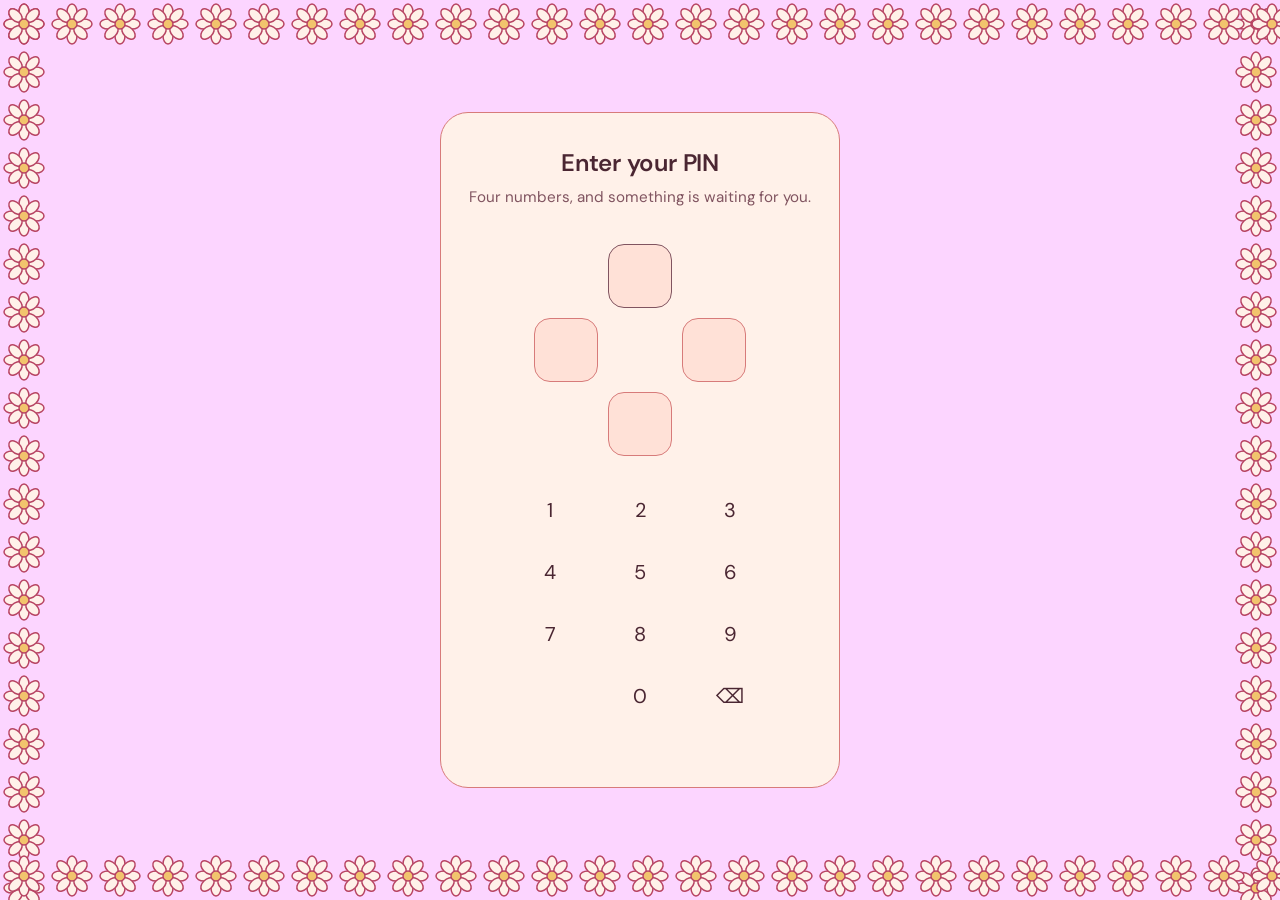
==== index.html @ 2d867bf8 "initail commit" ====
<!DOCTYPE html>
<html lang="en">
<head>
<meta charset="utf-8">
<meta name="viewport" content="width=device-width, initial-scale=1, viewport-fit=cover">
<title>For you</title>
<link rel="stylesheet" href="https://fonts.googleapis.com/css2?family=DM+Sans:wght@400;500&family=Fraunces:ital,opsz,wght@1,9..144,400;1,9..144,600&display=swap">
<link rel="stylesheet" href="style.css">
</head>
<body>

<main id="gate">
  <section class="panel" aria-labelledby="t">
    <h1 id="t">Enter your PIN</h1>
    <p>Four numbers, and something is waiting for you.</p>
    <div class="diamond" id="diamond" aria-live="polite">
      <div class="cell"></div><div class="cell"></div><div class="cell"></div><div class="cell"></div>
    </div>
    <div class="pad" id="pad"></div>
    <div id="msg" role="status"></div>
  </section>
</main>

<main id="home">
  <div class="wrap">
    <header class="hero">
      <h2><span>Happy birthday,</span><span class="name" id="who"></span></h2>
      <p>I made this just for you.</p>
    </header>

    <article class="letter" id="letter"></article>

    <h3>A few things I love about you</h3>
    <ul class="reasons" id="reasons"></ul>

    <a class="wish" id="wish" href="memories.html">Our memories <span aria-hidden="true">→</span></a>
  </div>
</main>
<canvas id="fx" aria-hidden="true"></canvas>

<script src="script.js"></script>
</body>
</html>
---- style.css ----
:root{
  color-scheme:light;
  --ink:#fcd5ff; --panel:#fff1e9; --key:#ffe1d7; --rose:#e695d3; --gold:#a96b25; --text:#4a2632; --muted:#805460;
  --serif:"Fraunces",Georgia,serif; --sans:"DM Sans",system-ui,sans-serif;
  box-sizing:border-box; padding-top:env(safe-area-inset-top,0px); padding-bottom:env(safe-area-inset-bottom,0px);
}
*,*::before,*::after{box-sizing:inherit}
html{height:100%;scroll-padding-top:env(safe-area-inset-top,0px)}
body{margin:0;min-height:100%;background:var(--ink);color:var(--text);font-family:var(--sans);line-height:1.6;-webkit-tap-highlight-color:transparent}
body::after{content:"";position:fixed;inset:0;pointer-events:none;z-index:4;background-image:url("data:image/svg+xml,%3Csvg xmlns='http://www.w3.org/2000/svg' viewBox='0 0 48 48'%3E%3Cg fill='%23fff1e9' stroke='%23b74362' stroke-width='1.5'%3E%3Cellipse cx='24' cy='12' rx='5' ry='8'/%3E%3Cellipse cx='24' cy='36' rx='5' ry='8'/%3E%3Cellipse cx='12' cy='24' rx='8' ry='5'/%3E%3Cellipse cx='36' cy='24' rx='8' ry='5'/%3E%3Cellipse cx='15.5' cy='15.5' rx='5' ry='8' transform='rotate(-45 15.5 15.5)'/%3E%3Cellipse cx='32.5' cy='15.5' rx='5' ry='8' transform='rotate(45 32.5 15.5)'/%3E%3Cellipse cx='15.5' cy='32.5' rx='5' ry='8' transform='rotate(45 15.5 32.5)'/%3E%3Cellipse cx='32.5' cy='32.5' rx='5' ry='8' transform='rotate(-45 32.5 32.5)'/%3E%3C/g%3E%3Ccircle cx='24' cy='24' r='5' fill='%23f2c46d' stroke='%23b74362' stroke-width='1.5'/%3E%3C/svg%3E"),url("data:image/svg+xml,%3Csvg xmlns='http://www.w3.org/2000/svg' viewBox='0 0 48 48'%3E%3Cg fill='%23fff1e9' stroke='%23b74362' stroke-width='1.5'%3E%3Cellipse cx='24' cy='12' rx='5' ry='8'/%3E%3Cellipse cx='24' cy='36' rx='5' ry='8'/%3E%3Cellipse cx='12' cy='24' rx='8' ry='5'/%3E%3Cellipse cx='36' cy='24' rx='8' ry='5'/%3E%3Cellipse cx='15.5' cy='15.5' rx='5' ry='8' transform='rotate(-45 15.5 15.5)'/%3E%3Cellipse cx='32.5' cy='15.5' rx='5' ry='8' transform='rotate(45 32.5 15.5)'/%3E%3Cellipse cx='15.5' cy='32.5' rx='5' ry='8' transform='rotate(45 15.5 32.5)'/%3E%3Cellipse cx='32.5' cy='32.5' rx='5' ry='8' transform='rotate(-45 32.5 32.5)'/%3E%3C/g%3E%3Ccircle cx='24' cy='24' r='5' fill='%23f2c46d' stroke='%23b74362' stroke-width='1.5'/%3E%3C/svg%3E"),url("data:image/svg+xml,%3Csvg xmlns='http://www.w3.org/2000/svg' viewBox='0 0 48 48'%3E%3Cg fill='%23fff1e9' stroke='%23b74362' stroke-width='1.5'%3E%3Cellipse cx='24' cy='12' rx='5' ry='8'/%3E%3Cellipse cx='24' cy='36' rx='5' ry='8'/%3E%3Cellipse cx='12' cy='24' rx='8' ry='5'/%3E%3Cellipse cx='36' cy='24' rx='8' ry='5'/%3E%3Cellipse cx='15.5' cy='15.5' rx='5' ry='8' transform='rotate(-45 15.5 15.5)'/%3E%3Cellipse cx='32.5' cy='15.5' rx='5' ry='8' transform='rotate(45 32.5 15.5)'/%3E%3Cellipse cx='15.5' cy='32.5' rx='5' ry='8' transform='rotate(45 15.5 32.5)'/%3E%3Cellipse cx='32.5' cy='32.5' rx='5' ry='8' transform='rotate(-45 32.5 32.5)'/%3E%3C/g%3E%3Ccircle cx='24' cy='24' r='5' fill='%23f2c46d' stroke='%23b74362' stroke-width='1.5'/%3E%3C/svg%3E"),url("data:image/svg+xml,%3Csvg xmlns='http://www.w3.org/2000/svg' viewBox='0 0 48 48'%3E%3Cg fill='%23fff1e9' stroke='%23b74362' stroke-width='1.5'%3E%3Cellipse cx='24' cy='12' rx='5' ry='8'/%3E%3Cellipse cx='24' cy='36' rx='5' ry='8'/%3E%3Cellipse cx='12' cy='24' rx='8' ry='5'/%3E%3Cellipse cx='36' cy='24' rx='8' ry='5'/%3E%3Cellipse cx='15.5' cy='15.5' rx='5' ry='8' transform='rotate(-45 15.5 15.5)'/%3E%3Cellipse cx='32.5' cy='15.5' rx='5' ry='8' transform='rotate(45 32.5 15.5)'/%3E%3Cellipse cx='15.5' cy='32.5' rx='5' ry='8' transform='rotate(45 15.5 32.5)'/%3E%3Cellipse cx='32.5' cy='32.5' rx='5' ry='8' transform='rotate(-45 32.5 32.5)'/%3E%3C/g%3E%3Ccircle cx='24' cy='24' r='5' fill='%23f2c46d' stroke='%23b74362' stroke-width='1.5'/%3E%3C/svg%3E");background-repeat:repeat-x,repeat-x,repeat-y,repeat-y;background-size:48px 48px;background-position:top left,bottom left,left top,right top}
button{font:inherit;color:inherit}
:focus-visible{outline:2px solid var(--gold);outline-offset:3px}

/* ---------- PIN screen ---------- */
#gate{min-height:100vh;display:grid;place-items:center;padding:20px;transition:opacity .6s,transform .6s}
#gate.out{opacity:0;transform:scale(.97);pointer-events:none}
.panel{width:min(400px,100%);background:var(--panel);border:1px solid #d77b7a;border-radius:28px;padding:36px 24px 28px;text-align:center}
.panel h1{font:600 1.5rem/1.2 var(--sans);margin:0 0 8px;letter-spacing:-.01em}
.panel p{margin:0;color:var(--muted);font-size:.95rem}
.diamond{display:grid;grid-template-columns:repeat(3,64px);grid-template-rows:repeat(3,64px);gap:10px;justify-content:center;margin:34px 0 28px}
.cell{display:grid;place-items:center;background:var(--key);border:1px solid #d77b7a;border-radius:16px;font-size:1.6rem;font-weight:500;transition:border-color .2s,box-shadow .2s,transform .2s}
.cell:nth-child(1){grid-area:1/2}.cell:nth-child(2){grid-area:2/1}.cell:nth-child(3){grid-area:2/3}.cell:nth-child(4){grid-area:3/2}
.cell.on{border-right-color:var(--rose);box-shadow:inset -3px 0 0 -1px var(--rose);transform:scale(1.04)}
.cell.cur{border-color:var(--muted)}
.diamond.bad{animation:shake .4s}
.diamond.bad .cell{border-color:var(--rose)}
.diamond.ok .cell{border-color:var(--gold);box-shadow:0 0 18px -4px var(--gold)}
@keyframes shake{20%,60%{transform:translateX(-8px)}40%,80%{transform:translateX(8px)}}
.diamond.ok{animation:success-spin 1s ease-in-out}
@keyframes success-spin{50%{transform:rotate(180deg) scale(1.08)}100%{transform:rotate(360deg)}}
.pad{display:grid;grid-template-columns:repeat(3,1fr);gap:10px;max-width:260px;margin:0 auto}
.pad button{height:52px;border:0;border-radius:14px;background:transparent;font-size:1.25rem;cursor:pointer;transition:background .15s}
.pad button:hover,.pad button:active{background:var(--key)}
#msg{min-height:1.5em;margin-top:16px;font-size:.9rem;color:var(--muted)}

/* ---------- Home ---------- */
#home{display:none;min-height:100vh;padding:56px 22px 72px}
#home.show{display:block}
.wrap{max-width:640px;margin:0 auto}
.hero{padding:40px 0 48px}
.hero h2{font:italic 600 clamp(3rem,13vw,6rem)/1 var(--serif);margin:0;letter-spacing:-.02em}
.hero .name{color:var(--rose)}
.hero p{margin:20px 0 0;color:var(--muted);font-size:1.05rem;max-width:34ch}
.show .hero h2 span{display:block;opacity:0;transform:translateY(24px);animation:rise .9s forwards}
.show .hero h2 span:nth-child(2){animation-delay:.25s}
@keyframes rise{to{opacity:1;transform:none}}
.letter{font:italic 400 1.2rem/1.8 var(--serif);border-left:2px solid var(--rose);padding-left:20px;margin:0 0 56px}
.letter p{margin:0 0 1em}
h3{font:600 1.1rem var(--sans);margin:0 0 14px}
.reasons{list-style:none;margin:0 0 56px;padding:0}
.reasons li{padding:14px 0;border-top:1px solid #d77b7a}
.reasons li:last-child{border-bottom:1px solid #d77b7a}
.wish{display:inline-block;background:var(--rose);color:#fff;border:0;border-radius:999px;padding:14px 28px;font-weight:500;cursor:pointer;transition:transform .15s}
.wish{text-decoration:none}
.wish:active{transform:scale(.96)}
.memories-page{padding:40px 22px 72px}
.memories-wrap{max-width:900px;margin:0 auto}
.memories-back{display:inline-block;margin-bottom:28px;color:var(--text);text-decoration:none}
.memories-back:hover{text-decoration:underline}
.memories-hero{padding:24px 0 40px;text-align:center}
.memories-hero h1{font:italic 600 clamp(2.8rem,10vw,5rem)/1.1 var(--serif);margin:0;color:var(--text)}
.memories-hero p{margin:12px 0 0;color:var(--muted)}
.memory-grid{display:grid;grid-template-columns:repeat(auto-fit,minmax(min(100%,240px),1fr));gap:22px}
.memory-card{overflow:hidden;background:var(--panel);border:1px solid #d77b7a;border-radius:22px}
.memory-art{aspect-ratio:4/3;display:grid;place-content:center;justify-items:center;gap:8px;color:var(--text);text-align:center}
.memory-photo{display:block;width:100%;object-fit:cover}
.memory-photo.night{object-position:center bottom}
.memory-photo.everyday{object-position:center 30%}
.memory-art span{font-size:3.5rem;line-height:1}
.memory-art small{font-size:.8rem;color:var(--muted)}
.memory-art.game{background:linear-gradient(145deg,#fbd7cc,#f3b7c8)}
.memory-art.night{background:linear-gradient(145deg,#e5c4ed,#f8d4cf)}
.memory-art.everyday{background:linear-gradient(145deg,#f8d8a8,#f5b5a9)}
.memory-copy{padding:20px}
.memory-copy h2{font:italic 600 1.5rem/1.2 var(--serif);margin:0 0 8px}
.memory-copy p{margin:0;color:var(--muted)}
.memories-footer{text-align:center;margin-top:42px}
.memories-footer .wish{margin-top:8px}
canvas{position:fixed;inset:0;width:100%;height:100%;pointer-events:none;z-index:5}
@media (prefers-reduced-motion:reduce){*{animation:none!important;transition:none!important}.show .hero h2 span{opacity:1;transform:none}}
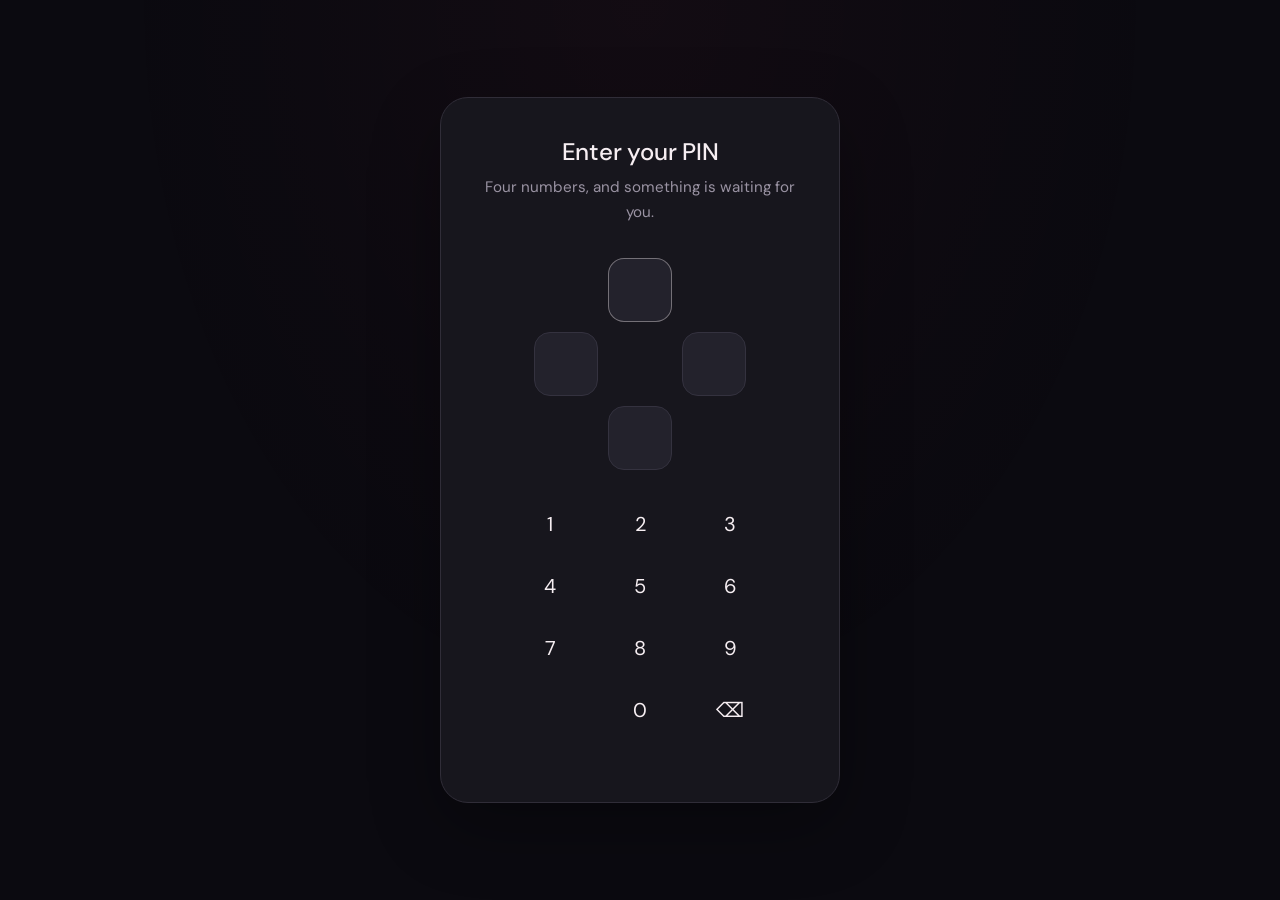
==== commit a9e044e8: "changed everythig" ====
--- a/index.html
+++ b/index.html
@@ -3,11 +3,14 @@
 <head>
 <meta charset="utf-8">
 <meta name="viewport" content="width=device-width, initial-scale=1, viewport-fit=cover">
+<meta name="theme-color" content="#0b0a10">
 <title>For you</title>
-<link rel="stylesheet" href="https://fonts.googleapis.com/css2?family=DM+Sans:wght@400;500&family=Fraunces:ital,opsz,wght@1,9..144,400;1,9..144,600&display=swap">
+<link rel="preconnect" href="https://fonts.googleapis.com">
+<link rel="preconnect" href="https://fonts.gstatic.com" crossorigin>
+<link rel="stylesheet" href="https://fonts.googleapis.com/css2?family=DM+Sans:wght@400;500;600&family=Fraunces:ital,opsz,wght@1,9..144,400;1,9..144,600&display=swap">
 <link rel="stylesheet" href="style.css">
 </head>
-<body>
+<body class="gate-page">
 
 <main id="gate">
   <section class="panel" aria-labelledby="t">
@@ -21,23 +24,156 @@
   </section>
 </main>
 
-<main id="home">
-  <div class="wrap">
-    <header class="hero">
-      <h2><span>Happy birthday,</span><span class="name" id="who"></span></h2>
-      <p>I made this just for you.</p>
-    </header>
+<div class="scroll-progress" aria-hidden="true"><span id="scroll-progress-bar"></span></div>
+<div class="moon" aria-hidden="true">
+  <svg viewBox="0 0 64 64" focusable="false">
+    <defs>
+      <radialGradient id="moon-surface" cx="34%" cy="28%" r="74%">
+        <stop stop-color="#fffdf3"/>
+        <stop offset=".58" stop-color="#f6e8c9"/>
+        <stop offset="1" stop-color="#d7b97e"/>
+      </radialGradient>
+      <radialGradient id="moon-light" cx="25%" cy="20%" r="78%">
+        <stop stop-color="#fff" stop-opacity=".76"/>
+        <stop offset=".42" stop-color="#fff8e9" stop-opacity=".18"/>
+        <stop offset="1" stop-color="#9d7438" stop-opacity=".24"/>
+      </radialGradient>
+      <clipPath id="moon-disc"><circle cx="32" cy="32" r="27"/></clipPath>
+      <filter id="moon-crater-soft" x="-60%" y="-60%" width="220%" height="220%">
+        <feGaussianBlur stdDeviation=".45"/>
+      </filter>
+    </defs>
+    <circle cx="32" cy="32" r="29.5" fill="#f2c46d" opacity=".08"/>
+    <circle cx="32" cy="32" r="27.5" fill="url(#moon-surface)" stroke="#fff4d6" stroke-opacity=".82" stroke-width=".8"/>
+    <g clip-path="url(#moon-disc)">
+      <circle cx="32" cy="32" r="27" fill="url(#moon-light)"/>
+      <g fill="#b8955e" opacity=".17" filter="url(#moon-crater-soft)">
+        <circle cx="20" cy="20" r="4.3"/>
+        <circle cx="41" cy="17" r="2.7"/>
+        <circle cx="45" cy="35" r="5.1"/>
+        <circle cx="29" cy="42" r="3.3"/>
+        <circle cx="15" cy="39" r="2.2"/>
+        <circle cx="35" cy="27" r="1.7"/>
+      </g>
+      <g fill="none" stroke="#fffdf3" stroke-opacity=".38" stroke-width=".7">
+        <circle cx="19" cy="18.5" r="3.3"/>
+        <circle cx="40.5" cy="15.7" r="2"/>
+        <circle cx="44" cy="33.5" r="4"/>
+        <circle cx="28" cy="40.5" r="2.5"/>
+        <circle cx="14.8" cy="37.8" r="1.6"/>
+      </g>
+      <path d="M11 29C15 13 29 5 44 8" fill="none" stroke="#fff" stroke-opacity=".34" stroke-width="1.2" stroke-linecap="round"/>
+      <circle cx="22" cy="15" r="1" fill="#fff" opacity=".55"/>
+      <circle cx="37" cy="48" r=".8" fill="#fff" opacity=".48"/>
+    </g>
+  </svg>
+</div>
+<nav class="floating-nav" aria-label="Page navigation">
+  <a href="#home" aria-current="page">Home</a>
+  <a href="memories.html">Memories</a>
+  <a href="#cake">Cake</a>
+</nav>
 
-    <article class="letter" id="letter"></article>
+<main id="home" aria-label="Birthday message">
+  <section class="hero full-screen" aria-labelledby="hero-title">
+    <div class="hero-copy reveal">
+      <p class="kicker">Today is all about</p>
+      <h1 id="hero-title">
+        <span class="hero-line">Happy</span>
+        <span class="hero-line hero-birthday">Birthday,<span class="hero-shimmer" aria-hidden="true">Birthday,</span></span>
+        <span class="hero-line hero-name" id="who"></span>
+      </h1>
+      <p class="hero-subtitle">I made this just for you. Scroll slowly.</p>
+    </div>
+    <a class="scroll-cue" href="#letter" aria-label="Scroll to your letter">
+      <span class="scroll-mouse"><span></span></span>
+      <span>Scroll to begin</span>
+    </a>
+  </section>
 
-    <h3>A few things I love about you</h3>
-    <ul class="reasons" id="reasons"></ul>
+  <section class="section letter-section" id="letter" aria-labelledby="letter-heading">
+    <div class="section-heading reveal">
+      <p class="eyebrow">From my heart</p>
+      <h2 id="letter-heading" tabindex="-1">A letter for you</h2>
+    </div>
+    <article class="letter-card reveal">
+      <div id="letter-content" class="letter-content" aria-live="off"></div>
+      <div id="letter-measure" class="letter-content letter-measure" aria-hidden="true"></div>
+      <button id="skip-typing" class="text-button" type="button">Skip typing</button>
+      <span class="envelope-flap" aria-hidden="true"></span>
+    </article>
+  </section>
 
-    <a class="wish" id="wish" href="memories.html">Our memories <span aria-hidden="true">→</span></a>
-  </div>
+  <section class="section reasons-section" id="reasons" aria-labelledby="reasons-heading">
+    <div class="section-heading reveal">
+      <p class="eyebrow">The little things</p>
+      <h2 id="reasons-heading">Things I love about you</h2>
+      <p>Tap each card. There’s always another reason.</p>
+    </div>
+    <div id="reason-grid" class="reason-grid"></div>
+  </section>
+
+  <section class="section cake-section" id="cake" aria-labelledby="cake-heading">
+    <div class="section-heading reveal">
+      <p class="eyebrow">Make a wish</p>
+      <h2 id="cake-heading">A little birthday magic</h2>
+    </div>
+    <div class="cake-scene reveal">
+      <svg class="cake-svg" viewBox="0 0 360 310" role="img" aria-labelledby="cake-title cake-description">
+        <title id="cake-title">A birthday cake with three candles</title>
+        <desc id="cake-description">A two-tier celebration cake with three glowing candles.</desc>
+        <defs>
+          <linearGradient id="cakeTop" x1="0" x2="1" y1="0" y2="1"><stop stop-color="#ffe2c5"/><stop offset="1" stop-color="#eeb79f"/></linearGradient>
+          <linearGradient id="cakeBottom" x1="0" x2="1" y1="0" y2="1"><stop stop-color="#ff7891"/><stop offset="1" stop-color="#b83758"/></linearGradient>
+          <linearGradient id="icing" x1="0" x2="0" y1="0" y2="1"><stop stop-color="#fff5df"/><stop offset="1" stop-color="#f2c46d"/></linearGradient>
+          <radialGradient id="flameGlow"><stop stop-color="#ffd98b" stop-opacity=".8"/><stop offset="1" stop-color="#ffd98b" stop-opacity="0"/></radialGradient>
+        </defs>
+        <ellipse cx="180" cy="274" rx="136" ry="18" fill="#ff4d6d" opacity=".12"/>
+        <path d="M56 207h248v49c0 12-10 22-22 22H78c-12 0-22-10-22-22z" fill="url(#cakeBottom)"/>
+        <path d="M56 207c9 12 19 12 28 0s19-12 28 0 19 12 28 0 19-12 28 0 19 12 28 0 19-12 28 0 19 12 28 0 19-12 28 0 19 12 28 0" fill="none" stroke="#ffd8c8" stroke-width="8" stroke-linecap="round"/>
+        <path d="M98 134h164v70c0 12-9 22-21 22h-122c-12 0-21-10-21-22z" fill="url(#cakeTop)"/>
+        <path d="M98 134c10 12 20 12 30 0s20-12 30 0 20 12 30 0 20-12 30 0 20 12 30 0 20 12 30 0" fill="none" stroke="url(#icing)" stroke-width="9" stroke-linecap="round"/>
+        <path d="M42 279h276c8 0 14 6 14 13v3H28v-3c0-7 6-13 14-13z" fill="#f2c46d"/>
+        <g class="candle candle-one" data-candle="0">
+          <rect x="134" y="91" width="12" height="45" rx="5" fill="#f6eef2"/>
+          <path d="M140 91v-9" stroke="#f6eef2" stroke-width="3" stroke-linecap="round"/>
+          <circle class="flame-halo" cx="140" cy="69" r="25" fill="url(#flameGlow)"/>
+          <path class="flame" d="M140 79c-15-13 2-23 2-35 12 13 17 23 6 34-3 3-5 3-8 1z" fill="#f2c46d"/>
+          <path class="smoke" d="M140 81c-7-8 7-10 0-18"/>
+        </g>
+        <g class="candle candle-two" data-candle="1">
+          <rect x="174" y="91" width="12" height="45" rx="5" fill="#f6eef2"/>
+          <path d="M180 91v-9" stroke="#f6eef2" stroke-width="3" stroke-linecap="round"/>
+          <circle class="flame-halo" cx="180" cy="69" r="25" fill="url(#flameGlow)"/>
+          <path class="flame" d="M180 79c-15-13 2-23 2-35 12 13 17 23 6 34-3 3-5 3-8 1z" fill="#f2c46d"/>
+          <path class="smoke" d="M180 81c-7-8 7-10 0-18"/>
+        </g>
+        <g class="candle candle-three" data-candle="2">
+          <rect x="214" y="91" width="12" height="45" rx="5" fill="#f6eef2"/>
+          <path d="M220 91v-9" stroke="#f6eef2" stroke-width="3" stroke-linecap="round"/>
+          <circle class="flame-halo" cx="220" cy="69" r="25" fill="url(#flameGlow)"/>
+          <path class="flame" d="M220 79c-15-13 2-23 2-35 12 13 17 23 6 34-3 3-5 3-8 1z" fill="#f2c46d"/>
+          <path class="smoke" d="M220 81c-7-8 7-10 0-18"/>
+        </g>
+        <g class="cake-sparkles" fill="#f2c46d">
+          <path d="M66 109v12M60 115h12"/><path d="M285 91v12M280 96h10"/><circle cx="75" cy="164" r="3"/><circle cx="289" cy="176" r="3"/>
+        </g>
+      </svg>
+      <button id="candle-button" class="primary-button" type="button">Blow out the candles</button>
+      <p id="final-message" class="final-message" aria-live="polite"></p>
+    </div>
+  </section>
+
+  <footer class="home-footer reveal">
+    <a class="memories-link" href="memories.html">Our memories <span aria-hidden="true">→</span></a>
+  </footer>
 </main>
-<canvas id="fx" aria-hidden="true"></canvas>
 
+<canvas id="fx-canvas" class="fx-canvas" aria-hidden="true"></canvas>
+<div id="finale-dimmer" aria-hidden="true"></div>
+<button id="shooting-star-target" class="shooting-star-target" type="button" aria-label="Make a wish on the shooting star" hidden></button>
+<p id="wish-toast" class="wish-toast" aria-live="polite"></p>
+<div class="pointer-glow" aria-hidden="true"></div>
 <script src="script.js"></script>
 </body>
-</html>+</html>
--- a/style.css
+++ b/style.css
@@ -1,80 +1,322 @@
 :root{
-  color-scheme:light;
-  --ink:#fcd5ff; --panel:#fff1e9; --key:#ffe1d7; --rose:#e695d3; --gold:#a96b25; --text:#4a2632; --muted:#805460;
-  --serif:"Fraunces",Georgia,serif; --sans:"DM Sans",system-ui,sans-serif;
-  box-sizing:border-box; padding-top:env(safe-area-inset-top,0px); padding-bottom:env(safe-area-inset-bottom,0px);
+  color-scheme:dark;
+  --ink:#0b0a10;
+  --panel:#17161d;
+  --key:#23222c;
+  --rose:#ff4d6d;
+  --gold:#f2c46d;
+  --text:#f6eef2;
+  --muted:#9a93a3;
+  --paper:#f4e8d4;
+  --paper-ink:#46343a;
+  --serif:"Fraunces",Georgia,serif;
+  --sans:"DM Sans",system-ui,sans-serif;
+  --ease-out:cubic-bezier(.2,.8,.2,1);
+  --ease-soft:cubic-bezier(.22,1,.36,1);
+  --ease-spring:cubic-bezier(.22,1.35,.36,1);
+  --dur-fast:180ms;
+  --dur-base:420ms;
+  --dur-slow:1000ms;
+  --heading-stagger:24ms;
+  --message-stagger:28ms;
+  --cell-size:clamp(48px,15vw,64px);
+  --cell-gap:clamp(6px,2.4vw,10px);
+  box-sizing:border-box;
+  padding-top:env(safe-area-inset-top,0px);
+  padding-bottom:env(safe-area-inset-bottom,0px);
 }
 *,*::before,*::after{box-sizing:inherit}
-html{height:100%;scroll-padding-top:env(safe-area-inset-top,0px)}
-body{margin:0;min-height:100%;background:var(--ink);color:var(--text);font-family:var(--sans);line-height:1.6;-webkit-tap-highlight-color:transparent}
-body::after{content:"";position:fixed;inset:0;pointer-events:none;z-index:4;background-image:url("data:image/svg+xml,%3Csvg xmlns='http://www.w3.org/2000/svg' viewBox='0 0 48 48'%3E%3Cg fill='%23fff1e9' stroke='%23b74362' stroke-width='1.5'%3E%3Cellipse cx='24' cy='12' rx='5' ry='8'/%3E%3Cellipse cx='24' cy='36' rx='5' ry='8'/%3E%3Cellipse cx='12' cy='24' rx='8' ry='5'/%3E%3Cellipse cx='36' cy='24' rx='8' ry='5'/%3E%3Cellipse cx='15.5' cy='15.5' rx='5' ry='8' transform='rotate(-45 15.5 15.5)'/%3E%3Cellipse cx='32.5' cy='15.5' rx='5' ry='8' transform='rotate(45 32.5 15.5)'/%3E%3Cellipse cx='15.5' cy='32.5' rx='5' ry='8' transform='rotate(45 15.5 32.5)'/%3E%3Cellipse cx='32.5' cy='32.5' rx='5' ry='8' transform='rotate(-45 32.5 32.5)'/%3E%3C/g%3E%3Ccircle cx='24' cy='24' r='5' fill='%23f2c46d' stroke='%23b74362' stroke-width='1.5'/%3E%3C/svg%3E"),url("data:image/svg+xml,%3Csvg xmlns='http://www.w3.org/2000/svg' viewBox='0 0 48 48'%3E%3Cg fill='%23fff1e9' stroke='%23b74362' stroke-width='1.5'%3E%3Cellipse cx='24' cy='12' rx='5' ry='8'/%3E%3Cellipse cx='24' cy='36' rx='5' ry='8'/%3E%3Cellipse cx='12' cy='24' rx='8' ry='5'/%3E%3Cellipse cx='36' cy='24' rx='8' ry='5'/%3E%3Cellipse cx='15.5' cy='15.5' rx='5' ry='8' transform='rotate(-45 15.5 15.5)'/%3E%3Cellipse cx='32.5' cy='15.5' rx='5' ry='8' transform='rotate(45 32.5 15.5)'/%3E%3Cellipse cx='15.5' cy='32.5' rx='5' ry='8' transform='rotate(45 15.5 32.5)'/%3E%3Cellipse cx='32.5' cy='32.5' rx='5' ry='8' transform='rotate(-45 32.5 32.5)'/%3E%3C/g%3E%3Ccircle cx='24' cy='24' r='5' fill='%23f2c46d' stroke='%23b74362' stroke-width='1.5'/%3E%3C/svg%3E"),url("data:image/svg+xml,%3Csvg xmlns='http://www.w3.org/2000/svg' viewBox='0 0 48 48'%3E%3Cg fill='%23fff1e9' stroke='%23b74362' stroke-width='1.5'%3E%3Cellipse cx='24' cy='12' rx='5' ry='8'/%3E%3Cellipse cx='24' cy='36' rx='5' ry='8'/%3E%3Cellipse cx='12' cy='24' rx='8' ry='5'/%3E%3Cellipse cx='36' cy='24' rx='8' ry='5'/%3E%3Cellipse cx='15.5' cy='15.5' rx='5' ry='8' transform='rotate(-45 15.5 15.5)'/%3E%3Cellipse cx='32.5' cy='15.5' rx='5' ry='8' transform='rotate(45 32.5 15.5)'/%3E%3Cellipse cx='15.5' cy='32.5' rx='5' ry='8' transform='rotate(45 15.5 32.5)'/%3E%3Cellipse cx='32.5' cy='32.5' rx='5' ry='8' transform='rotate(-45 32.5 32.5)'/%3E%3C/g%3E%3Ccircle cx='24' cy='24' r='5' fill='%23f2c46d' stroke='%23b74362' stroke-width='1.5'/%3E%3C/svg%3E"),url("data:image/svg+xml,%3Csvg xmlns='http://www.w3.org/2000/svg' viewBox='0 0 48 48'%3E%3Cg fill='%23fff1e9' stroke='%23b74362' stroke-width='1.5'%3E%3Cellipse cx='24' cy='12' rx='5' ry='8'/%3E%3Cellipse cx='24' cy='36' rx='5' ry='8'/%3E%3Cellipse cx='12' cy='24' rx='8' ry='5'/%3E%3Cellipse cx='36' cy='24' rx='8' ry='5'/%3E%3Cellipse cx='15.5' cy='15.5' rx='5' ry='8' transform='rotate(-45 15.5 15.5)'/%3E%3Cellipse cx='32.5' cy='15.5' rx='5' ry='8' transform='rotate(45 32.5 15.5)'/%3E%3Cellipse cx='15.5' cy='32.5' rx='5' ry='8' transform='rotate(45 15.5 32.5)'/%3E%3Cellipse cx='32.5' cy='32.5' rx='5' ry='8' transform='rotate(-45 32.5 32.5)'/%3E%3C/g%3E%3Ccircle cx='24' cy='24' r='5' fill='%23f2c46d' stroke='%23b74362' stroke-width='1.5'/%3E%3C/svg%3E");background-repeat:repeat-x,repeat-x,repeat-y,repeat-y;background-size:48px 48px;background-position:top left,bottom left,left top,right top}
-button{font:inherit;color:inherit}
-:focus-visible{outline:2px solid var(--gold);outline-offset:3px}
-
-/* ---------- PIN screen ---------- */
-#gate{min-height:100vh;display:grid;place-items:center;padding:20px;transition:opacity .6s,transform .6s}
-#gate.out{opacity:0;transform:scale(.97);pointer-events:none}
-.panel{width:min(400px,100%);background:var(--panel);border:1px solid #d77b7a;border-radius:28px;padding:36px 24px 28px;text-align:center}
-.panel h1{font:600 1.5rem/1.2 var(--sans);margin:0 0 8px;letter-spacing:-.01em}
+html{min-height:100%;scroll-behavior:smooth;scroll-padding-top:calc(88px + env(safe-area-inset-top,0px))}
+body{position:relative;margin:0;min-height:100vh;background:var(--ink);color:var(--text);font-family:var(--sans);line-height:1.6;-webkit-tap-highlight-color:transparent;overflow-x:hidden}
+body::before{content:"";position:fixed;inset:0;z-index:-1;pointer-events:none;background:radial-gradient(ellipse at 50% 0%,rgba(255,77,109,var(--scroll-warmth,.035)),transparent 58%)}
+button,a{font:inherit}
+button{color:inherit}
+a{color:inherit}
+:focus-visible{outline:2px solid var(--gold);outline-offset:4px}
+::selection{background:rgba(255,77,109,.35);color:var(--text)}
+@view-transition{navigation:auto}
+@property --scroll-warmth{syntax:"<number>";inherits:true;initial-value:.035}
+::view-transition-old(root){animation:route-out 340ms var(--ease-soft) both}
+::view-transition-new(root){animation:route-in 700ms var(--ease-soft) both}
+@keyframes route-in{from{opacity:0;transform:translateY(18px)}to{opacity:1;transform:none}}
+@keyframes route-out{to{opacity:0;transform:translateY(-8px)}}
+@keyframes scroll-warmth{from{--scroll-warmth:.035}to{--scroll-warmth:.145}}
+@keyframes scroll-progress{from{transform:scaleX(0)}to{transform:scaleX(1)}}
+@supports (animation-timeline:scroll()){
+  body{animation:scroll-warmth linear both;animation-timeline:scroll(root block)}
+  .scroll-progress span{animation:scroll-progress linear both;animation-timeline:scroll(root block)}
+}
+
+/* The PIN gate keeps its existing diamond and orbit behavior. */
+#gate{position:relative;z-index:2;min-height:100vh;min-height:100svh;display:grid;place-items:center;padding:clamp(12px,5vw,24px);transition:opacity 600ms var(--ease-soft),transform 600ms var(--ease-soft)}
+#gate.out{opacity:0;transform:translateY(-10px) scale(.985);pointer-events:none}
+.panel{width:min(400px,100%);background:var(--panel);border:1px solid #302d38;border-radius:28px;padding:clamp(28px,8vw,40px) clamp(18px,7vw,32px) 28px;text-align:center;box-shadow:0 24px 70px rgba(0,0,0,.3)}
+.panel h1{font:500 1.5rem/1.2 var(--sans);margin:0 0 8px;letter-spacing:-.01em}
 .panel p{margin:0;color:var(--muted);font-size:.95rem}
-.diamond{display:grid;grid-template-columns:repeat(3,64px);grid-template-rows:repeat(3,64px);gap:10px;justify-content:center;margin:34px 0 28px}
-.cell{display:grid;place-items:center;background:var(--key);border:1px solid #d77b7a;border-radius:16px;font-size:1.6rem;font-weight:500;transition:border-color .2s,box-shadow .2s,transform .2s}
-.cell:nth-child(1){grid-area:1/2}.cell:nth-child(2){grid-area:2/1}.cell:nth-child(3){grid-area:2/3}.cell:nth-child(4){grid-area:3/2}
-.cell.on{border-right-color:var(--rose);box-shadow:inset -3px 0 0 -1px var(--rose);transform:scale(1.04)}
-.cell.cur{border-color:var(--muted)}
+.diamond{position:relative;isolation:isolate;display:grid;grid-template-columns:repeat(3,var(--cell-size));grid-template-rows:repeat(3,var(--cell-size));gap:var(--cell-gap);justify-content:center;margin:34px auto 28px;width:max-content}
+.diamond::before{content:"";position:absolute;z-index:-1;left:50%;top:50%;width:calc(2 * (var(--cell-size) + var(--cell-gap)));aspect-ratio:1;border:1px dotted rgba(255,77,109,.58);border-radius:50%;opacity:0;transform:translate(-50%,-50%) scale(.68);transition:opacity 380ms ease,transform 520ms var(--ease-soft)}
+.diamond::after{content:"";position:absolute;z-index:-1;left:50%;top:50%;width:calc(2 * (var(--cell-size) + var(--cell-gap)));aspect-ratio:1;border:1px solid rgba(242,196,109,.72);border-radius:50%;opacity:0;transform:translate(-50%,-50%) scale(.2)}
+.cell{position:relative;display:grid;place-items:center;overflow:hidden;background:var(--key);border:1px solid #34323f;border-radius:16px;font-size:clamp(1.25rem,7vw,1.6rem);font-weight:500;will-change:transform;transition:border-color var(--dur-fast) ease,box-shadow var(--dur-fast) ease}
+.cell:nth-child(1){grid-area:1/2}
+.cell:nth-child(2){grid-area:2/1}
+.cell:nth-child(3){grid-area:2/3}
+.cell:nth-child(4){grid-area:3/2}
+.cell::after{content:"";position:absolute;right:7px;top:9px;bottom:9px;width:2px;border-radius:2px;background:linear-gradient(180deg,transparent,var(--rose),transparent);opacity:0;transform:scaleY(.25);transition:opacity var(--dur-base) ease,transform var(--dur-base) var(--ease-soft)}
+.cell.on{border-color:rgba(255,77,109,.72);box-shadow:inset -3px 0 0 -1px var(--rose),0 0 14px rgba(255,77,109,.1)}
+.cell.on::after{opacity:.9;transform:scaleY(1)}
+.cell.cur{border-color:rgba(246,238,242,.38)}
+.diamond:not(.is-orbiting):not(.bad) .cell{animation:cell-breathe 3.8s ease-in-out infinite}
+.diamond:not(.is-orbiting):not(.bad) .cell:nth-child(2){animation-delay:120ms}
+.diamond:not(.is-orbiting):not(.bad) .cell:nth-child(3){animation-delay:240ms}
+.diamond:not(.is-orbiting):not(.bad) .cell:nth-child(4){animation-delay:360ms}
+.cell.cur{animation:active-pulse 2s ease-in-out infinite}
+@keyframes cell-breathe{50%{box-shadow:0 5px 18px rgba(255,77,109,.08)}}
+@keyframes active-pulse{50%{box-shadow:0 0 0 4px rgba(255,77,109,.12),0 0 18px rgba(255,77,109,.15)}}
 .diamond.bad{animation:shake .4s}
-.diamond.bad .cell{border-color:var(--rose)}
-.diamond.ok .cell{border-color:var(--gold);box-shadow:0 0 18px -4px var(--gold)}
+.diamond.bad .cell{border-color:var(--rose);box-shadow:0 0 16px rgba(255,77,109,.22)}
 @keyframes shake{20%,60%{transform:translateX(-8px)}40%,80%{transform:translateX(8px)}}
-.diamond.ok{animation:success-spin 1s ease-in-out}
-@keyframes success-spin{50%{transform:rotate(180deg) scale(1.08)}100%{transform:rotate(360deg)}}
+.diamond.is-orbiting::before{opacity:1;transform:translate(-50%,-50%) scale(1)}
+.diamond.is-orbiting .cell{border-color:var(--rose);box-shadow:0 0 22px rgba(255,77,109,.32)}
+.diamond.settling .cell{border-color:rgba(255,77,109,.85);box-shadow:0 0 15px rgba(255,77,109,.2)}
+.diamond.confirm .cell{border-color:var(--gold);box-shadow:0 0 24px rgba(242,196,109,.48)}
+.diamond.confirm::after{animation:ring-confirm 380ms var(--ease-soft) both}
+@keyframes ring-confirm{40%{opacity:.7;transform:translate(-50%,-50%) scale(1.25)}to{opacity:0;transform:translate(-50%,-50%) scale(1.65)}}
+.diamond.fading .cell{opacity:0;transition:opacity 260ms ease}
+.diamond.fading::before{opacity:0;transform:translate(-50%,-50%) scale(.2)}
+.diamond.reduced-success .cell{border-color:var(--gold);transition:opacity 160ms ease,border-color 160ms ease}
+.diamond.reduced-success{opacity:0;transition:opacity 180ms ease}
 .pad{display:grid;grid-template-columns:repeat(3,1fr);gap:10px;max-width:260px;margin:0 auto}
 .pad button{height:52px;border:0;border-radius:14px;background:transparent;font-size:1.25rem;cursor:pointer;transition:background .15s}
 .pad button:hover,.pad button:active{background:var(--key)}
 #msg{min-height:1.5em;margin-top:16px;font-size:.9rem;color:var(--muted)}
 
-/* ---------- Home ---------- */
-#home{display:none;min-height:100vh;padding:56px 22px 72px}
+/* Shared page chrome */
+.scroll-progress{position:fixed;z-index:30;top:0;left:0;width:100%;height:3px;pointer-events:none;padding-top:env(safe-area-inset-top,0px)}
+.scroll-progress span{display:block;width:100%;height:3px;transform:scaleX(0);transform-origin:left center;background:linear-gradient(90deg,var(--gold),var(--rose));will-change:transform}
+.moon{position:fixed;z-index:6;top:calc(84px + env(safe-area-inset-top,0px));right:clamp(18px,4vw,52px);width:clamp(50px,6.2vw,72px);aspect-ratio:1;opacity:0;transform:translateY(-8px) rotate(-8deg) scale(.92);pointer-events:none;transition:opacity 900ms var(--ease-soft),transform 1200ms var(--ease-soft)}
+.moon::before,.moon::after{content:"";position:absolute;inset:-15%;border:1px solid rgba(242,196,109,.12);border-radius:50%;opacity:.8}
+.moon::before{inset:-24%;border-color:rgba(242,196,109,.07);filter:blur(1px)}
+.moon::after{inset:-8%;border-color:rgba(255,244,214,.12);box-shadow:0 0 22px rgba(242,196,109,.1),inset 0 0 18px rgba(242,196,109,.06)}
+.moon svg{position:relative;z-index:1;display:block;width:100%;height:100%;overflow:visible;filter:drop-shadow(0 0 7px rgba(255,241,199,.44)) drop-shadow(0 0 24px rgba(242,196,109,.36));animation:moon-drift 9s ease-in-out infinite}
+@keyframes moon-drift{50%{transform:translateY(-2px) rotate(1deg)}}
+body.gift-open .moon{opacity:1;transform:translateY(0) rotate(0) scale(1)}
+body.memories-body .moon{top:calc(88px + env(safe-area-inset-top,0px))}
+.floating-nav{position:fixed;z-index:20;top:calc(16px + env(safe-area-inset-top,0px));left:50%;display:flex;gap:4px;width:max-content;max-width:calc(100vw - 28px);padding:6px;border:1px solid rgba(246,238,242,.12);border-radius:999px;background:rgba(23,22,29,.72);backdrop-filter:blur(16px);-webkit-backdrop-filter:blur(16px);transform:translate(-50%,-12px);opacity:0;visibility:hidden;transition:opacity 420ms ease,transform 420ms var(--ease-soft),visibility 420ms}
+body.gift-open .floating-nav{opacity:1;visibility:visible;transform:translate(-50%,0)}
+.floating-nav a{padding:8px 14px;border-radius:999px;text-decoration:none;color:var(--muted);font-size:.82rem;white-space:nowrap;transition:color var(--dur-fast) ease,background var(--dur-fast) ease}
+.floating-nav a:hover,.floating-nav a[aria-current="page"]{color:var(--text);background:rgba(255,255,255,.08)}
+.pointer-glow{position:fixed;z-index:0;inset:0;pointer-events:none;background:radial-gradient(340px circle at var(--pointer-x,50%) var(--pointer-y,20%),rgba(255,77,109,.095),transparent 68%);opacity:0;transition:opacity 500ms ease}
+body.gift-open .pointer-glow{opacity:1}
+
+/* Cinematic home */
+#home{position:relative;z-index:1;display:none;min-height:100vh;padding-bottom:calc(90px + env(safe-area-inset-bottom,0px))}
 #home.show{display:block}
-.wrap{max-width:640px;margin:0 auto}
-.hero{padding:40px 0 48px}
-.hero h2{font:italic 600 clamp(3rem,13vw,6rem)/1 var(--serif);margin:0;letter-spacing:-.02em}
-.hero .name{color:var(--rose)}
-.hero p{margin:20px 0 0;color:var(--muted);font-size:1.05rem;max-width:34ch}
-.show .hero h2 span{display:block;opacity:0;transform:translateY(24px);animation:rise .9s forwards}
-.show .hero h2 span:nth-child(2){animation-delay:.25s}
-@keyframes rise{to{opacity:1;transform:none}}
-.letter{font:italic 400 1.2rem/1.8 var(--serif);border-left:2px solid var(--rose);padding-left:20px;margin:0 0 56px}
-.letter p{margin:0 0 1em}
-h3{font:600 1.1rem var(--sans);margin:0 0 14px}
-.reasons{list-style:none;margin:0 0 56px;padding:0}
-.reasons li{padding:14px 0;border-top:1px solid #d77b7a}
-.reasons li:last-child{border-bottom:1px solid #d77b7a}
-.wish{display:inline-block;background:var(--rose);color:#fff;border:0;border-radius:999px;padding:14px 28px;font-weight:500;cursor:pointer;transition:transform .15s}
-.wish{text-decoration:none}
-.wish:active{transform:scale(.96)}
-.memories-page{padding:40px 22px 72px}
-.memories-wrap{max-width:900px;margin:0 auto}
-.memories-back{display:inline-block;margin-bottom:28px;color:var(--text);text-decoration:none}
-.memories-back:hover{text-decoration:underline}
-.memories-hero{padding:24px 0 40px;text-align:center}
-.memories-hero h1{font:italic 600 clamp(2.8rem,10vw,5rem)/1.1 var(--serif);margin:0;color:var(--text)}
-.memories-hero p{margin:12px 0 0;color:var(--muted)}
-.memory-grid{display:grid;grid-template-columns:repeat(auto-fit,minmax(min(100%,240px),1fr));gap:22px}
-.memory-card{overflow:hidden;background:var(--panel);border:1px solid #d77b7a;border-radius:22px}
-.memory-art{aspect-ratio:4/3;display:grid;place-content:center;justify-items:center;gap:8px;color:var(--text);text-align:center}
-.memory-photo{display:block;width:100%;object-fit:cover}
-.memory-photo.night{object-position:center bottom}
-.memory-photo.everyday{object-position:center 30%}
-.memory-art span{font-size:3.5rem;line-height:1}
-.memory-art small{font-size:.8rem;color:var(--muted)}
-.memory-art.game{background:linear-gradient(145deg,#fbd7cc,#f3b7c8)}
-.memory-art.night{background:linear-gradient(145deg,#e5c4ed,#f8d4cf)}
-.memory-art.everyday{background:linear-gradient(145deg,#f8d8a8,#f5b5a9)}
-.memory-copy{padding:20px}
-.memory-copy h2{font:italic 600 1.5rem/1.2 var(--serif);margin:0 0 8px}
-.memory-copy p{margin:0;color:var(--muted)}
-.memories-footer{text-align:center;margin-top:42px}
-.memories-footer .wish{margin-top:8px}
-canvas{position:fixed;inset:0;width:100%;height:100%;pointer-events:none;z-index:5}
-@media (prefers-reduced-motion:reduce){*{animation:none!important;transition:none!important}.show .hero h2 span{opacity:1;transform:none}}+.full-screen{min-height:100vh;min-height:100svh}
+.hero{position:relative;display:flex;flex-direction:column;justify-content:center;align-items:flex-start;width:min(980px,100%);margin:0 auto;padding:calc(100px + env(safe-area-inset-top,0px)) clamp(24px,8vw,100px) 100px}
+.hero-copy{width:100%}
+.kicker,.eyebrow{margin:0 0 20px;color:var(--gold);font-size:.72rem;font-weight:600;letter-spacing:.24em;text-transform:uppercase}
+.hero h1{margin:0;font:italic 600 clamp(4rem,14vw,10rem)/.87 var(--serif);letter-spacing:-.055em}
+.hero-line{display:block;width:max-content;max-width:100%;opacity:0;filter:blur(var(--fx-entry-blur,14px));transform:translateY(40px)}
+body.hero-revealed .hero-line{animation:hero-rise 1000ms var(--ease-out) forwards}
+body.hero-revealed .hero-line:nth-child(1){animation-delay:180ms}
+body.hero-revealed .hero-line:nth-child(2){animation-delay:430ms}
+body.hero-revealed .hero-line:nth-child(3){animation-delay:680ms}
+body.hero-morphing .hero-line:not(.hero-name){visibility:hidden}
+.hero-birthday{position:relative;overflow:hidden;color:transparent;background:linear-gradient(105deg,var(--text) 20%,var(--gold) 45%,#fff5d8 50%,var(--gold) 55%,var(--text) 80%);background-clip:text;-webkit-background-clip:text;animation:hero-rise 1000ms var(--ease-out) 430ms forwards}
+.hero-shimmer{position:absolute;inset:0;display:block;width:100%;height:100%;white-space:nowrap;color:transparent;background:linear-gradient(100deg,transparent 30%,rgba(242,196,109,.22) 43%,#fff4d2 50%,rgba(242,196,109,.18) 57%,transparent 70%);background-clip:text;-webkit-background-clip:text;transform:translateX(-115%);animation:birthday-shimmer 7s var(--ease-soft) 1500ms infinite;pointer-events:none}
+.hero-name{background:linear-gradient(105deg,var(--rose) 10%,#ffe0e9 42%,var(--rose) 75%);background-size:220% 100%;background-position:100% 0;background-clip:text;-webkit-background-clip:text;color:transparent}
+@keyframes hero-rise{to{opacity:1;filter:blur(0);transform:translateY(0)}}
+@keyframes birthday-shimmer{55%,100%{transform:translateX(115%)}}
+.hero-subtitle{margin:30px 0 0;color:var(--muted);font-size:clamp(.95rem,2vw,1.12rem);opacity:0}
+body.hero-revealed .hero-subtitle{animation:rise-in 750ms var(--ease-soft) 1000ms forwards}
+@keyframes rise-in{to{opacity:1;transform:none}}
+.scroll-cue{position:absolute;left:clamp(24px,8vw,100px);bottom:36px;display:flex;align-items:center;gap:11px;color:var(--muted);font-size:.7rem;letter-spacing:.12em;text-decoration:none;text-transform:uppercase;opacity:0}
+body.hero-revealed .scroll-cue{animation:rise-in 700ms var(--ease-soft) 1450ms forwards}
+.scroll-mouse{display:grid;place-items:start center;width:18px;height:29px;padding-top:5px;border:1px solid rgba(246,238,242,.45);border-radius:10px}
+.scroll-mouse span{width:2px;height:5px;border-radius:2px;background:var(--gold);animation:scroll-wheel 1.5s ease-in-out infinite}
+@keyframes scroll-wheel{50%{transform:translateY(7px);opacity:.2}}
+.section{width:min(920px,100%);margin:0 auto;padding:clamp(72px,12vw,150px) clamp(20px,5vw,40px)}
+.section-heading{margin-bottom:42px}
+.section-heading h2,.memories-header h1{margin:0;font:italic 600 clamp(2.5rem,7vw,5rem)/1.02 var(--serif);letter-spacing:-.035em}
+.section-heading>p:last-child{margin:15px 0 0;color:var(--muted)}
+.heading-letter{display:inline-block;opacity:0;transform:translateY(12px);transition:opacity 650ms var(--ease-out),transform 650ms var(--ease-out);transition-delay:calc(var(--letter-index,0)*var(--heading-stagger))}
+.section-heading.is-visible .heading-letter,.memories-header.is-visible .heading-letter{opacity:1;transform:none}
+.reveal{opacity:0;filter:blur(6px);transform:translateY(46px);transition:opacity 1s var(--ease-out),transform 1s var(--ease-out),filter 1s var(--ease-out)}
+.reveal.is-visible{opacity:1;filter:blur(0);transform:translateY(0)}
+.letter-section{padding-top:55px}
+.letter-card{position:relative;min-height:400px;padding:clamp(26px,7vw,70px);border:1px solid rgba(242,196,109,.22);border-radius:5px 5px 18px 5px;background:var(--paper);color:var(--paper-ink);box-shadow:0 30px 90px rgba(0,0,0,.48);transform:translateY(46px) rotate(-1deg)}
+.letter-card.is-visible{transform:translateY(0) rotate(-1deg)}
+.letter-card::before{content:"";position:absolute;inset:12px;border:1px solid rgba(70,52,58,.12);pointer-events:none}
+.letter-card::after{content:"";position:absolute;top:-15px;left:50%;width:104px;height:28px;background:rgba(242,196,109,.52);transform:translateX(-50%) rotate(2deg)}
+.envelope-flap{position:absolute;z-index:3;top:0;left:0;width:100%;height:42%;transform:perspective(900px) rotateX(0deg);transform-origin:top center;background:linear-gradient(180deg,#f9edda,#eddbc4);clip-path:polygon(0 0,100% 0,50% 100%);backface-visibility:hidden;transition:transform 900ms var(--ease-soft),opacity 500ms ease;pointer-events:none}
+.letter-card.envelope-open .envelope-flap{transform:perspective(900px) rotateX(-175deg);opacity:0}
+.letter-card:not(.envelope-open) .letter-content,.letter-card:not(.envelope-open) .text-button{opacity:0}
+.letter-card:not(.envelope-open) .text-button{visibility:hidden}
+.letter-card.envelope-open #letter-content,.letter-card.envelope-open .text-button{transition:opacity 500ms ease 550ms;opacity:1;visibility:visible}
+.letter-content{position:relative;z-index:1;font:400 clamp(1.03rem,2.6vw,1.35rem)/1.8 var(--serif)}
+.letter-content p{margin:0 0 1.05em}
+.letter-content p:last-child{margin-bottom:0}
+.letter-content.typing::after{content:"";display:inline-block;width:2px;height:1em;margin-left:3px;vertical-align:-.1em;background:var(--rose);animation:caret-blink 760ms steps(2,end) infinite}
+@keyframes caret-blink{50%{opacity:0}}
+.letter-measure{position:absolute;top:clamp(26px,7vw,70px);right:clamp(26px,7vw,70px);left:clamp(26px,7vw,70px);width:auto;height:auto;visibility:hidden!important;opacity:0!important;pointer-events:none}
+.text-button{position:relative;z-index:2;margin-top:26px;padding:8px 0;border:0;background:none;color:#74505a;text-decoration:underline;text-decoration-color:rgba(255,77,109,.5);text-underline-offset:4px;cursor:pointer}
+.text-button:hover{color:#a32244}
+.text-button.is-complete{visibility:hidden}
+.reason-grid{display:grid;grid-template-columns:repeat(auto-fit,minmax(min(100%,220px),1fr));gap:18px}
+.reason-card{min-height:220px;padding:0;border:1px solid rgba(242,196,109,.2);border-radius:18px;background:transparent;perspective:900px;text-align:left;cursor:pointer;opacity:0;filter:blur(6px);transform:translateY(46px);transition:opacity 1s var(--ease-out) var(--card-delay,0ms),transform 1s var(--ease-out) var(--card-delay,0ms),filter 1s var(--ease-out) var(--card-delay,0ms),border-color 320ms ease}
+.reason-card.is-visible{opacity:1;filter:none;transform:none}
+.reason-card:hover{border-color:rgba(242,196,109,.62)}
+.reason-card-inner{position:relative;display:block;width:100%;height:100%;min-height:220px;transform-style:preserve-3d;transition:transform 680ms var(--ease-spring)}
+.reason-card[aria-pressed="true"] .reason-card-inner{transform:rotateY(180deg)}
+.reason-card.is-visible.star-zoom{z-index:4;transform:scale(1.035);filter:brightness(1.1);box-shadow:0 0 34px rgba(242,196,109,.42)}
+.reason-face,.reason-back{position:absolute;inset:0;display:flex;flex-direction:column;justify-content:space-between;padding:24px;border-radius:inherit;backface-visibility:hidden}
+.reason-face{background:linear-gradient(145deg,#19171f,#111016)}
+.reason-number{color:var(--gold);font:italic 600 1.4rem var(--serif)}
+.reason-hint{color:var(--muted);font-size:.75rem;letter-spacing:.08em;text-transform:uppercase}
+.reason-back{justify-content:center;background:linear-gradient(145deg,#b92d51,#ff4d6d);color:#fff;font:italic 500 1.35rem/1.45 var(--serif);transform:rotateY(180deg)}
+.cake-section{text-align:center}
+.cake-scene{display:grid;justify-items:center;gap:24px}
+.cake-svg{display:block;width:min(100%,380px);height:auto;overflow:visible}
+.flame,.flame-halo{transform-origin:center bottom;animation:flame-flicker 1.1s ease-in-out infinite alternate}
+.candle-two .flame,.candle-two .flame-halo{animation-delay:-.4s}
+.candle-three .flame,.candle-three .flame-halo{animation-delay:-.75s}
+@keyframes flame-flicker{to{transform:rotate(5deg) scale(.9);opacity:.78}}
+.candle.is-out .flame,.candle.is-out .flame-halo{opacity:0;animation:none}
+.smoke{fill:none;stroke:rgba(246,238,242,.65);stroke-width:2;stroke-linecap:round;opacity:0}
+.candle.is-out .smoke{animation:smoke-wisp 700ms var(--ease-out) both}
+@keyframes smoke-wisp{20%{opacity:.8}to{opacity:0;transform:translateY(-16px)}}
+.cake-sparkles{animation:sparkle 2.4s ease-in-out infinite alternate;transform-origin:center}
+@keyframes sparkle{to{opacity:.38;transform:scale(.97)}}
+.primary-button{display:inline-flex;align-items:center;justify-content:center;min-height:48px;padding:12px 24px;border:1px solid rgba(242,196,109,.5);border-radius:999px;background:linear-gradient(105deg,#24212a,#17151c);color:var(--text);font-weight:500;text-decoration:none;cursor:pointer;transition:transform var(--dur-base) var(--ease-spring),border-color var(--dur-base) ease,box-shadow var(--dur-base) ease}
+.primary-button:hover{transform:translateY(-3px);border-color:var(--gold);box-shadow:0 10px 28px rgba(242,196,109,.12)}
+.primary-button:active{transform:scale(.96)}
+.final-message{min-height:1.8em;margin:0;color:var(--gold);font:italic 400 clamp(1.15rem,3vw,1.55rem)/1.45 var(--serif);opacity:0;transform:translateY(10px);transition:opacity 700ms var(--ease-soft),transform 700ms var(--ease-soft)}
+.final-message.is-visible{opacity:1;transform:none}
+.final-message span{display:inline-block;opacity:0;transform:translateY(9px);animation:message-appears 480ms var(--ease-out) calc(var(--char-index,0)*var(--message-stagger)) forwards}
+@keyframes message-appears{to{opacity:1;transform:none}}
+.magnetic{translate:var(--mag-x,0) var(--mag-y,0);transition:translate 260ms var(--ease-soft)}
+.home-footer{display:flex;flex-direction:column;align-items:center;gap:12px;width:min(920px,100%);margin:0 auto;padding:30px 22px 75px;text-align:center}
+.home-footer p{margin:0;color:var(--muted);font:italic 1.1rem var(--serif)}
+.memories-link{color:var(--text);text-decoration:none}
+.memories-link span{display:inline-block;color:var(--rose);transition:transform 300ms var(--ease-spring)}
+.memories-link:hover{color:var(--gold)}
+.memories-link:hover span{transform:translateX(6px)}
+
+/* Memories polaroids */
+.memories-body{min-height:100vh}
+.memories-page{position:relative;z-index:1;width:min(980px,100%);margin:0 auto;padding:calc(132px + env(safe-area-inset-top,0px)) clamp(18px,6vw,54px) calc(90px + env(safe-area-inset-bottom,0px))}
+.memories-header{text-align:center;margin:0 auto clamp(55px,9vw,95px);max-width:700px}
+.memories-header .eyebrow{margin-bottom:16px}
+.memories-header h1{font-size:clamp(3.2rem,10vw,7rem)}
+.memories-header>p:last-child{margin:18px 0 0;color:var(--muted)}
+.memory-list{display:grid;gap:clamp(55px,9vw,110px)}
+.memory-card{--card-offset:0%;--card-angle:0deg;width:min(560px,100%);margin:0 auto;perspective:1100px;opacity:0;filter:blur(6px);transform:translate3d(var(--card-offset),46px,0) rotate(var(--card-angle));transition:opacity 1s var(--ease-out),filter 1s var(--ease-out),transform 1s var(--ease-out)}
+.memory-card:nth-child(odd){--card-offset:-5%;--card-angle:-1.3deg}
+.memory-card:nth-child(even){--card-offset:5%;--card-angle:1.2deg}
+.memory-card.is-visible{opacity:1;filter:blur(0);transform:translate3d(var(--card-offset),0,0) rotate(var(--card-angle))}
+.polaroid-inner{position:relative;padding:16px 16px 26px;background:#f4e8d4;border:1px solid rgba(242,196,109,.55);box-shadow:0 25px 70px rgba(0,0,0,.46);transform:perspective(1000px) rotateX(var(--tilt-x,0deg)) rotateY(var(--tilt-y,0deg));transform-style:preserve-3d;transition:transform 300ms var(--ease-soft)}
+.photo-tape{position:absolute;top:-17px;left:50%;width:112px;height:34px;background:rgba(242,196,109,.56);backdrop-filter:blur(3px);transform:translateX(-50%) rotate(-2deg)}
+.polaroid-photo{position:relative;overflow:hidden;width:100%;aspect-ratio:4/5;background:linear-gradient(135deg,#24212a,#41313a)}
+.memory-photo{display:block;width:100%;height:100%;object-fit:cover;opacity:0;filter:blur(14px);transform:translate3d(0,var(--parallax-y,0px),0) scale(var(--ken-scale,1.04));transition:opacity 850ms var(--ease-soft),filter 850ms var(--ease-soft),transform 850ms var(--ease-soft)}
+.memory-photo.is-loaded{opacity:1;filter:blur(0)}
+.memory-card:not(.is-visible) .memory-photo.is-loaded{filter:brightness(.34) saturate(.35) blur(4px)}
+.memory-card.is-visible .memory-photo.is-loaded{animation:photo-develop 1.2s var(--ease-soft) both,ken-burns 24s ease-in-out 1.2s infinite alternate}
+@property --ken-scale{syntax:"<number>";inherits:true;initial-value:1.04}
+@keyframes ken-burns{from{--ken-scale:1.04}to{--ken-scale:1.1}}
+@keyframes photo-develop{from{--ken-scale:1.06;filter:brightness(.34) saturate(.35) blur(4px)}to{--ken-scale:1;filter:none}}
+.film-grain{position:absolute;inset:0;z-index:1;pointer-events:none;opacity:.035;background-image:repeating-linear-gradient(0deg,rgba(255,255,255,.5) 0 1px,transparent 1px 3px),repeating-linear-gradient(90deg,rgba(0,0,0,.4) 0 1px,transparent 1px 4px);mix-blend-mode:soft-light}
+.polaroid-inner::after{content:"";position:absolute;z-index:2;inset:0;pointer-events:none;opacity:0;background:linear-gradient(112deg,transparent 20%,rgba(255,239,188,.42) 48%,rgba(255,255,255,.08) 53%,transparent 72%);transform:translateX(-115%);transition:opacity 180ms ease}
+.memory-card.light-leak .polaroid-inner::after{opacity:1;animation:light-leak 900ms var(--ease-soft) both}
+@keyframes light-leak{to{transform:translateX(115%)}}
+.memory-photo.night-photo{object-position:center bottom}
+.memory-photo.everyday-photo{object-position:center 30%}
+.memory-photo.has-error{opacity:.35}
+.polaroid-copy{padding:20px 8px 0;color:var(--paper-ink)}
+.polaroid-copy h2{margin:0 0 8px;font:italic 600 clamp(1.55rem,4vw,2rem)/1.2 var(--serif)}
+.polaroid-copy p{margin:0;font-size:.92rem;line-height:1.6}
+.memory-card.is-visible .polaroid-copy h2,.memory-card.is-visible .polaroid-copy p{animation:copy-rise 700ms var(--ease-out) both}
+.memory-card.is-visible .polaroid-copy p{animation-delay:140ms}
+@keyframes copy-rise{from{opacity:0;transform:translateY(12px)}to{opacity:1;transform:none}}
+.memories-footer{display:flex;flex-direction:column;align-items:center;gap:24px;margin-top:clamp(90px,14vw,150px);text-align:center}
+.memories-footer p{max-width:35ch;margin:0;color:var(--text);font:italic 400 clamp(1.4rem,4vw,2rem)/1.4 var(--serif)}
+.back-link{margin-top:5px;opacity:0;transform:translateY(12px);transition:opacity 700ms var(--ease-out) 180ms,transform 700ms var(--ease-out) 180ms}
+.memories-footer.is-visible .back-link{opacity:1;transform:none}
+
+/* Canvas layers and fallback route transition */
+.fx-canvas{position:fixed;inset:0;z-index:0;width:100%;height:100%;pointer-events:none}
+body.warping .fx-canvas{z-index:3;mix-blend-mode:screen}
+body.memories-body .fx-canvas{z-index:5;opacity:.42;mix-blend-mode:screen}
+body.finale-active #home{filter:brightness(.64);transition:filter 900ms ease}
+body.finale-active .fx-canvas{z-index:15;mix-blend-mode:screen}
+#finale-dimmer{position:fixed;inset:0;z-index:14;background:#07060b;opacity:0;pointer-events:none;transition:opacity 900ms ease}
+body.finale-active #finale-dimmer{opacity:.42}
+.wish-toast{position:fixed;z-index:18;left:50%;top:24%;width:min(430px,calc(100vw - 40px));margin:0;color:#ffe8b6;text-align:center;font:italic 500 clamp(1.15rem,4vw,1.65rem)/1.4 var(--serif);text-shadow:0 0 24px rgba(242,196,109,.72);opacity:0;transform:translate(-50%,8px);transition:opacity 600ms var(--ease-soft),transform 600ms var(--ease-soft);pointer-events:none}
+.wish-toast.is-visible{opacity:1;transform:translate(-50%,0)}
+.shooting-star-target{position:fixed;z-index:19;width:44px;height:44px;padding:0;border:0;border-radius:50%;background:transparent;transform:translate(-50%,-50%);cursor:pointer}
+.shooting-star-target[hidden]{display:none}
+.shooting-star-target:focus-visible{outline:2px solid var(--gold);outline-offset:2px;background:rgba(242,196,109,.1)}
+body.route-leaving{opacity:0;transform:translateY(-8px);transition:opacity 320ms var(--ease-soft),transform 320ms var(--ease-soft)}
+body.tab-hidden *,body.tab-hidden *::before,body.tab-hidden *::after{animation-play-state:paused!important}
+
+@media (min-width:768px){
+  .hero{padding-left:clamp(80px,11vw,150px)}
+  .scroll-cue{left:clamp(80px,11vw,150px)}
+  .reason-grid{grid-template-columns:repeat(6,minmax(0,1fr))}
+  .reason-card{grid-column:span 2}
+  .reason-card:nth-child(4){grid-column:2/span 2}
+  .reason-card:nth-child(5){grid-column:4/span 2}
+  .memory-list{gap:100px}
+}
+@media (min-width:1000px){
+  .reason-grid.constellation-layout{position:relative;display:block;width:100%;max-width:900px;height:770px;margin:0 auto}
+  .reason-grid.constellation-layout .reason-card{position:absolute;width:min(250px,28%);height:188px;min-height:188px;margin:0;grid-column:auto}
+  .reason-grid.constellation-layout .reason-card:nth-child(1){left:26%;top:22%}
+  .reason-grid.constellation-layout .reason-card:nth-child(2){left:74%;top:22%}
+  .reason-grid.constellation-layout .reason-card:nth-child(3){left:82%;top:49%}
+  .reason-grid.constellation-layout .reason-card:nth-child(4){left:50%;top:78%}
+  .reason-grid.constellation-layout .reason-card:nth-child(5){left:18%;top:49%}
+  .reason-grid.constellation-layout .reason-card{transform:translate(-50%,calc(-50% + 46px))}
+  .reason-grid.constellation-layout .reason-card.is-visible{transform:translate(-50%,-50%)}
+  .reason-grid.constellation-layout .reason-card::before{content:"";position:absolute;z-index:3;top:-8px;left:50%;width:13px;height:13px;background:var(--gold);clip-path:polygon(50% 0,62% 35%,100% 50%,62% 65%,50% 100%,38% 65%,0 50%,38% 35%);filter:drop-shadow(0 0 5px rgba(242,196,109,.9));transform:translateX(-50%)}
+  .reason-grid.constellation-layout .reason-card.star-zoom{z-index:4;filter:brightness(1.2);box-shadow:0 0 34px rgba(242,196,109,.65)}
+  .reason-grid.constellation-layout .reason-card.is-visible.star-zoom{transform:translate(-50%,-50%) scale(1.035)}
+}
+@media (max-width:520px){
+  .moon{top:calc(76px + env(safe-area-inset-top,0px));right:18px;width:54px}
+  .floating-nav{gap:0;padding:5px}
+  .floating-nav a{padding:7px 11px;font-size:.76rem}
+  .hero{padding-top:calc(112px + env(safe-area-inset-top,0px));padding-bottom:100px}
+  .hero h1{font-size:clamp(3.9rem,18vw,6.6rem)}
+  .section{padding-right:18px;padding-left:18px}
+  #cake-heading{max-width:100%;margin-inline:auto;font-size:clamp(1.9rem,8vw,2.4rem);line-height:1.08;letter-spacing:-.045em;text-wrap:balance}
+  .cake-section .section-heading{margin-bottom:30px}
+  .cake-section .cake-scene{gap:20px}
+  .letter-card{padding:34px 24px;min-height:1090px}
+  .letter-card::before{inset:8px}
+  .reason-grid{grid-template-columns:1fr}
+  .reason-card,.reason-card-inner{min-height:180px}
+  .memory-card:nth-child(n){--card-offset:0%;--card-angle:0deg}
+  .memory-card.is-visible:nth-child(n){transform:translate3d(0,0,0)}
+  .polaroid-inner{padding:12px 12px 22px}
+  .polaroid-copy{padding:17px 5px 0}
+}
+@media (max-width:360px){
+  .panel{border-radius:22px}
+  .diamond{margin-top:26px;margin-bottom:22px}
+  .hero h1{font-size:clamp(3.5rem,18vw,4.4rem)}
+  #cake-heading{font-size:clamp(1.6rem,8vw,1.9rem)}
+  .letter-card{padding:30px 20px;min-height:1365px}
+}
+@media (prefers-reduced-motion:reduce){
+  *,*::before,*::after{scroll-behavior:auto!important;animation-duration:.01ms!important;animation-iteration-count:1!important;transition-duration:.01ms!important}
+  .reveal,.hero-line,.hero-subtitle,.scroll-cue,.reason-card,.final-message,.memories-header,.memory-card,.polaroid-copy h2,.polaroid-copy p{opacity:1!important;filter:none!important;transform:none!important}
+  .memory-photo{opacity:1!important;filter:none!important;transform:none!important}
+  .letter-card,.letter-card.is-visible{transform:none}
+  .heading-letter{opacity:1!important;filter:none!important;transform:none!important;transition:none!important}
+  .envelope-flap{display:none}
+  .memory-photo.is-loaded{animation:none!important}
+  .film-grain{display:none}
+  #finale-dimmer{display:none}
+  .wish-toast{transition:none!important}
+  body,.scroll-progress span{animation:none!important}
+}
